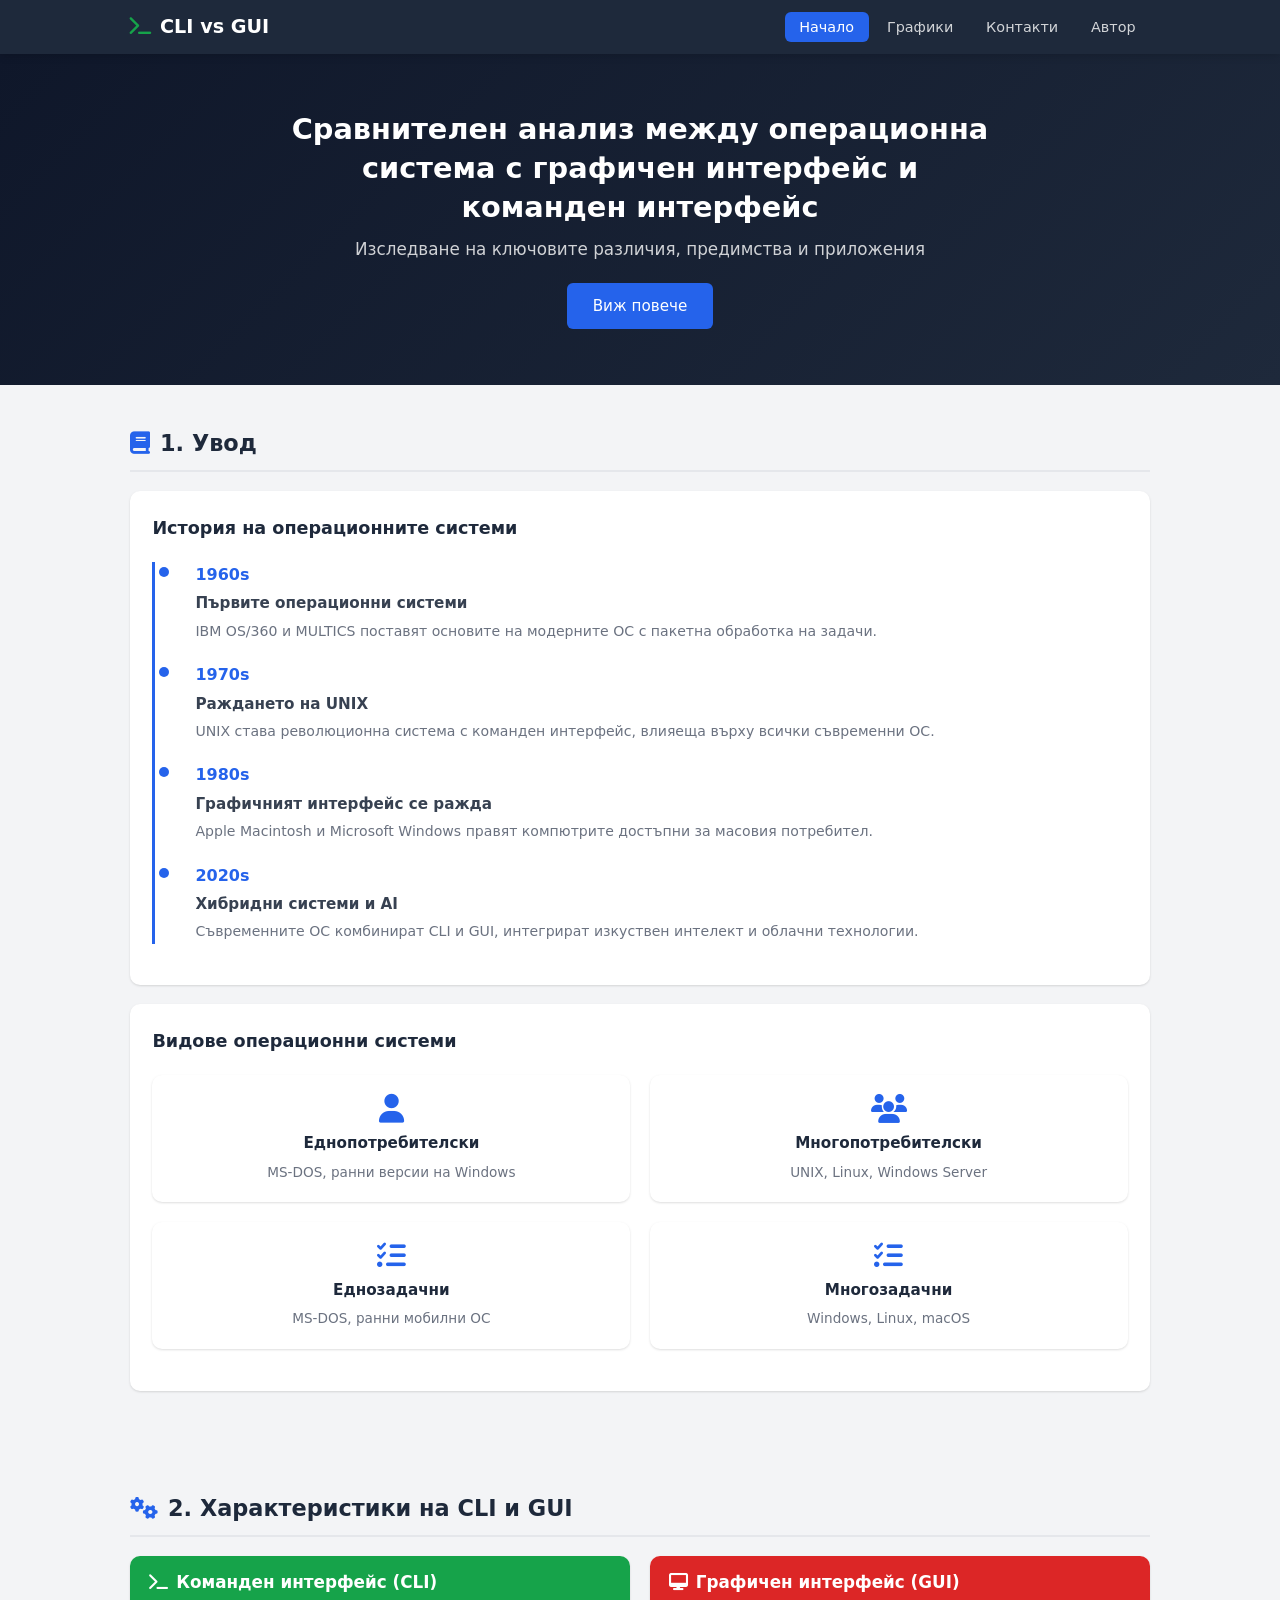
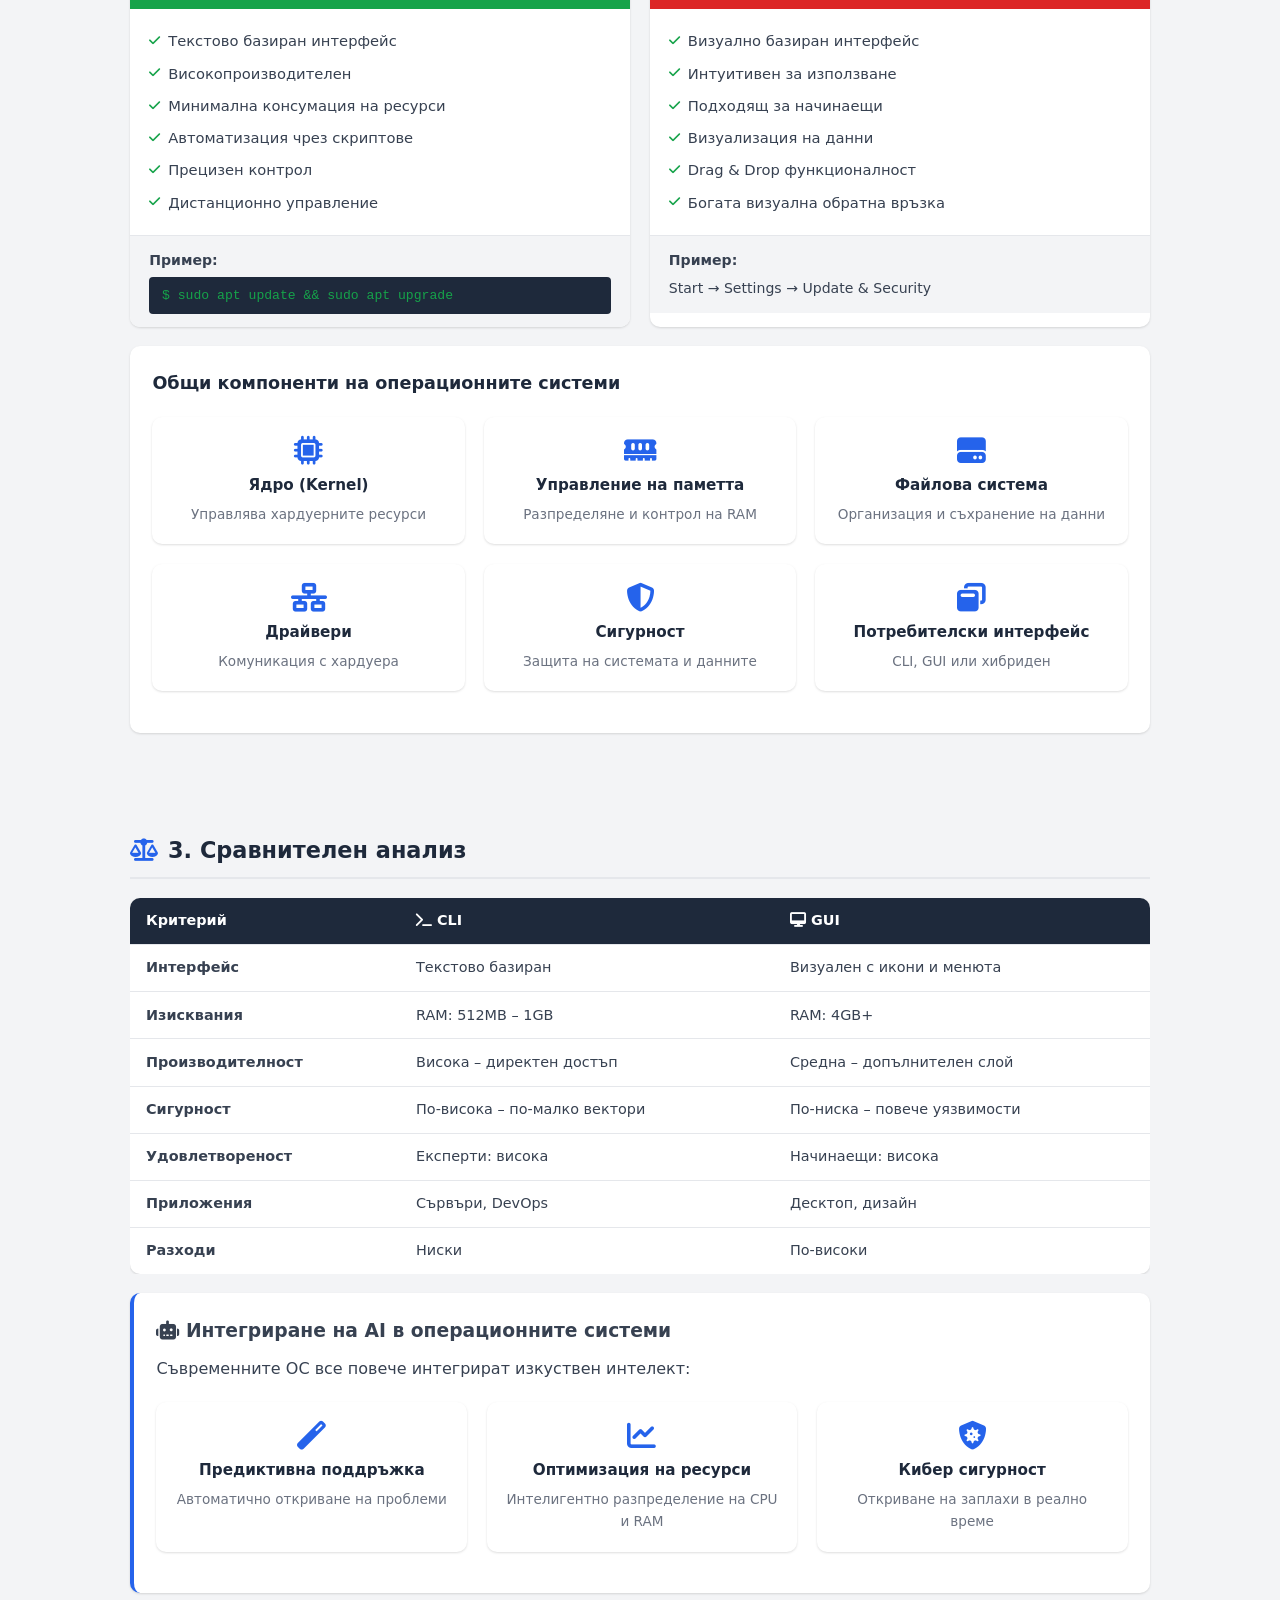
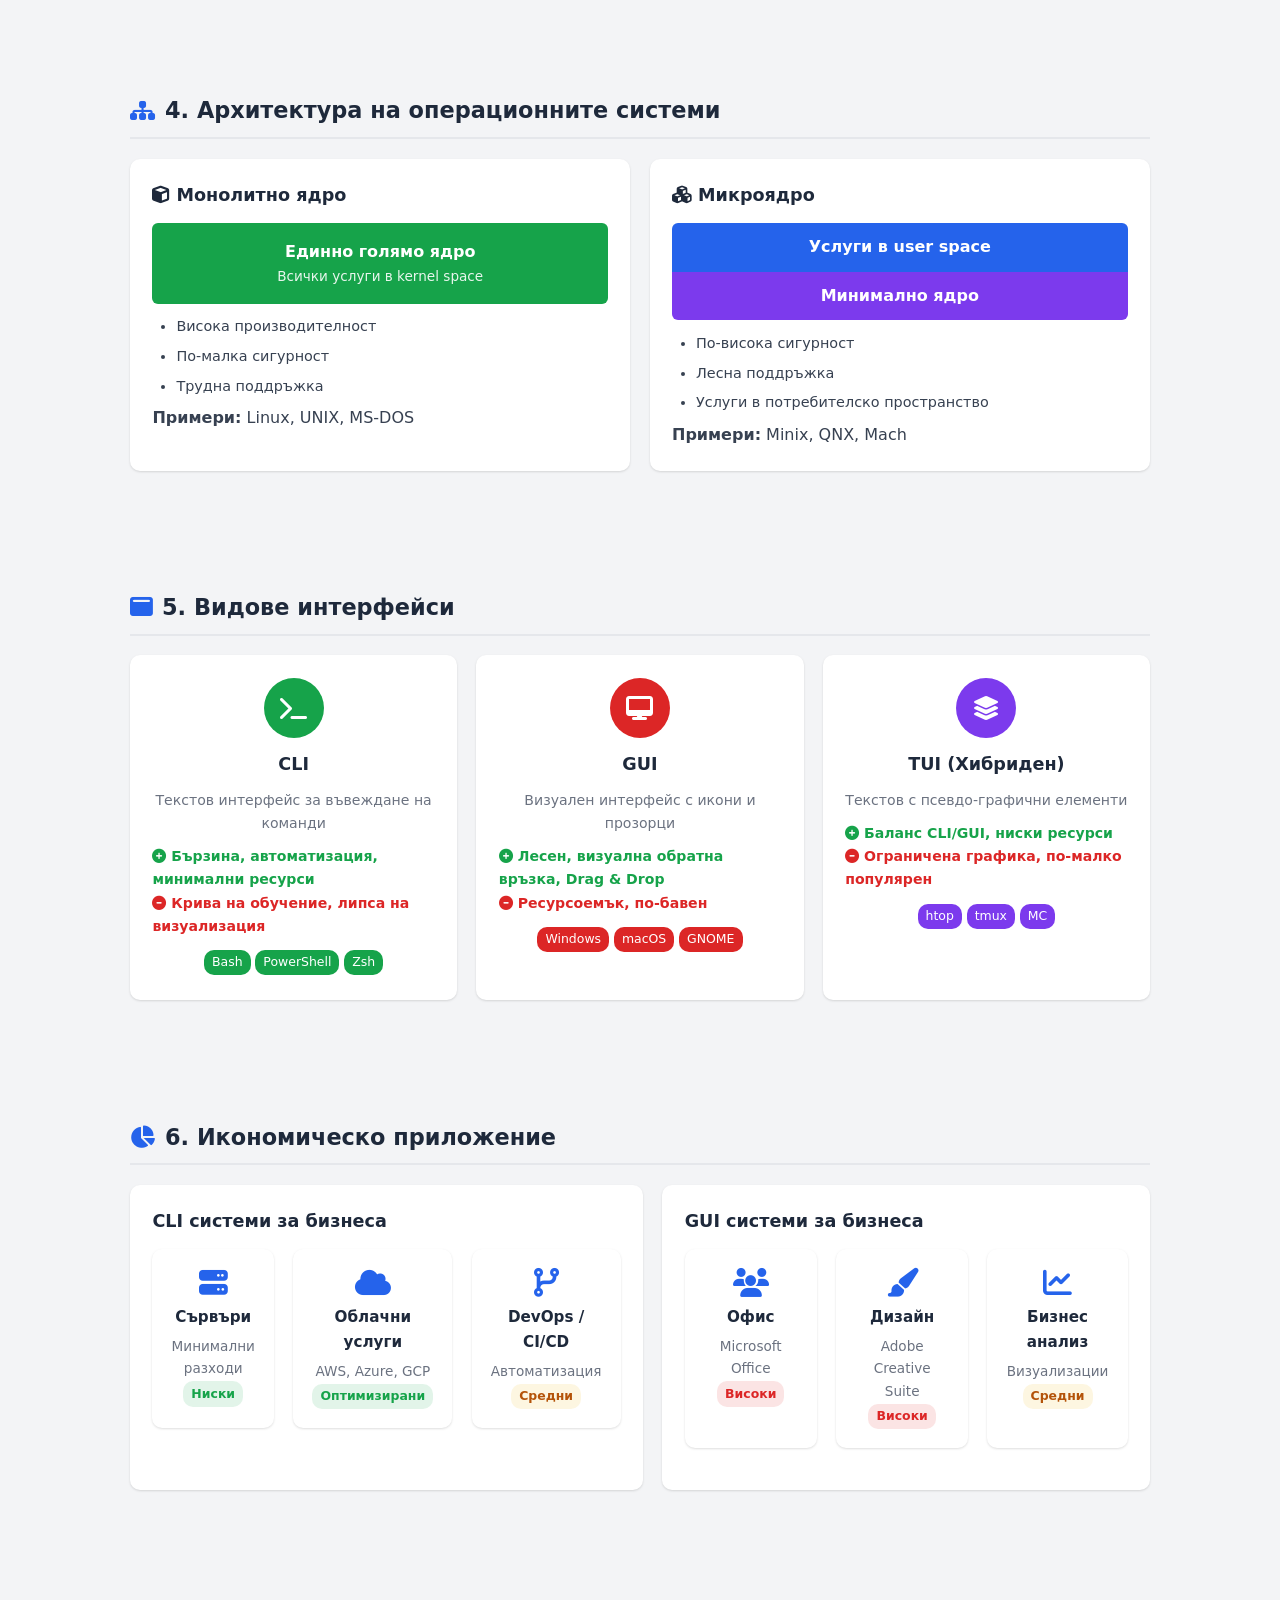
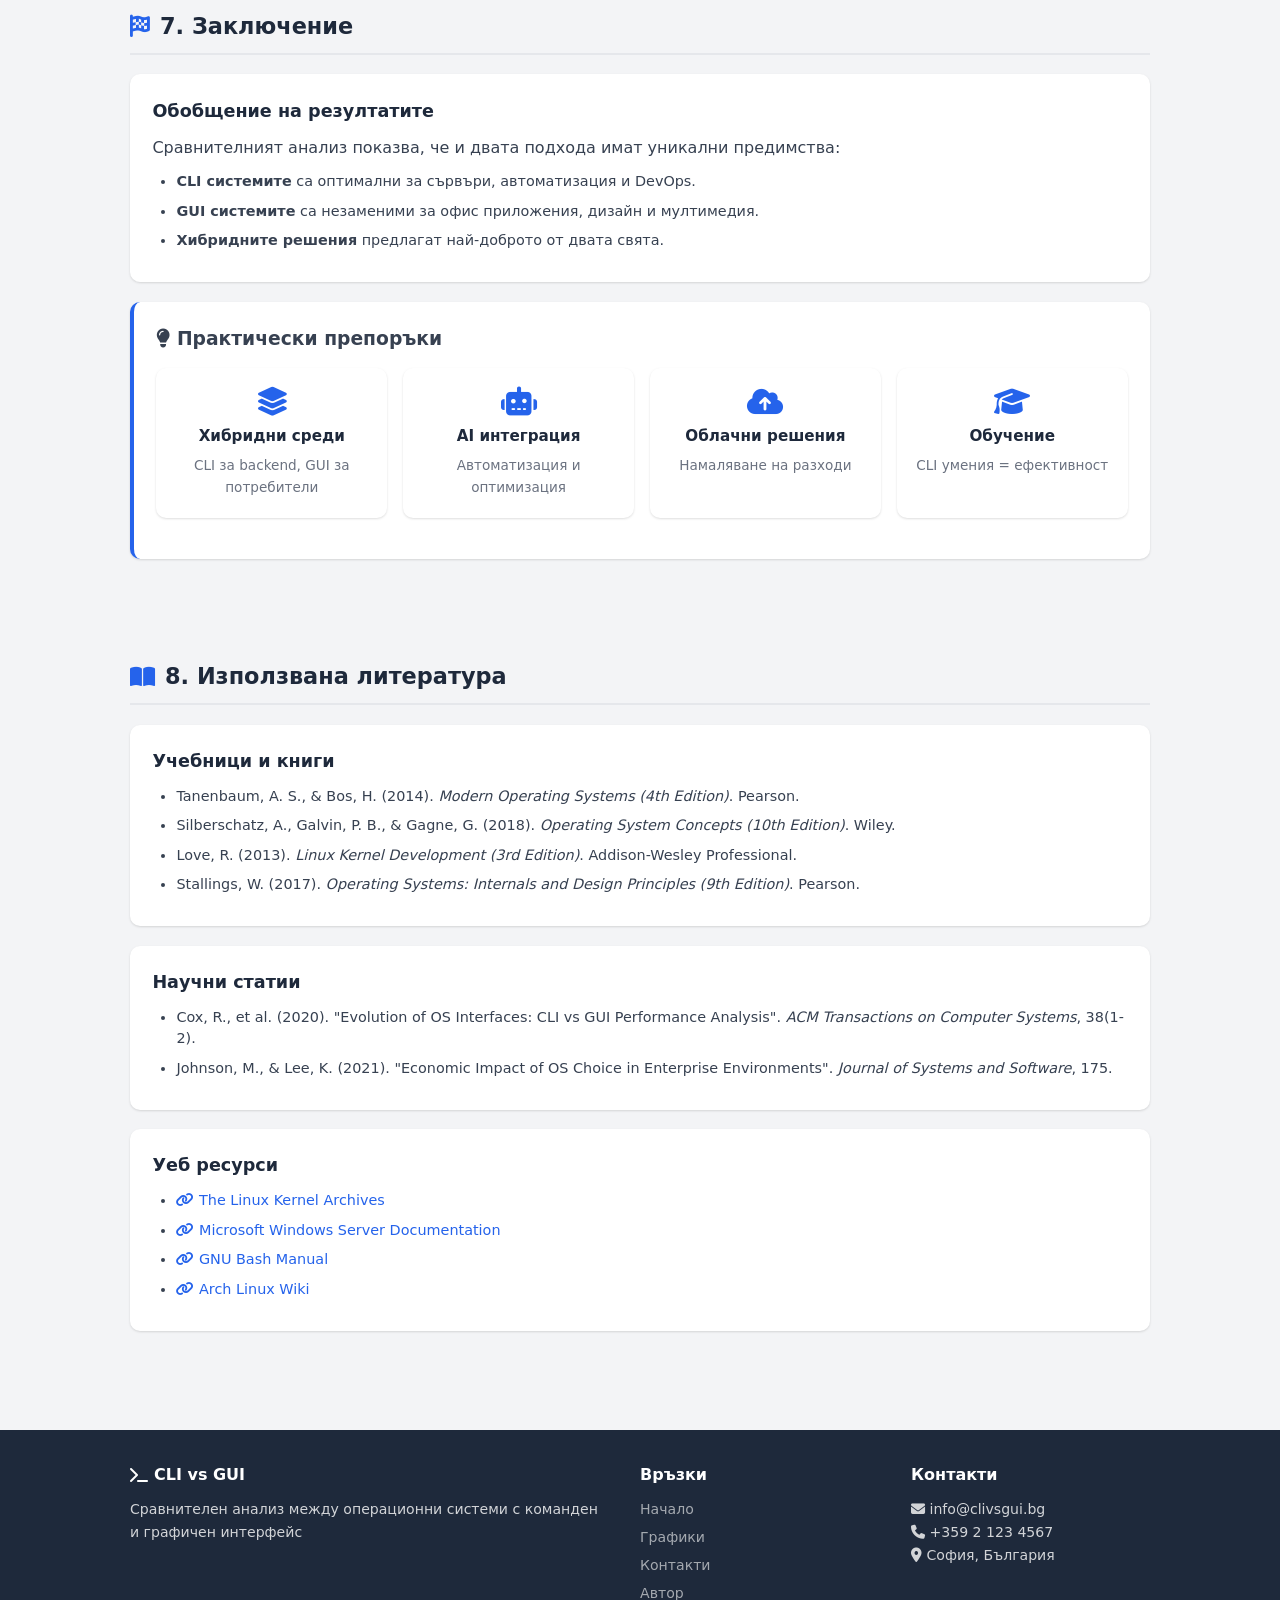
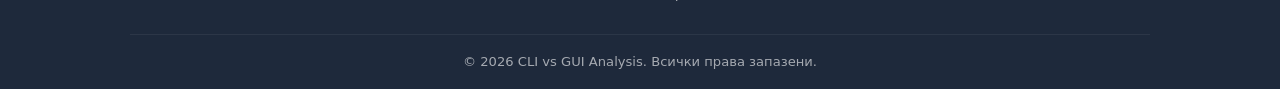
==== index.html @ 6d2e8503 "Refactor code structure for improved readability and maintainability" ====
<!DOCTYPE html>
<html lang="bg">
<head>
    <meta charset="UTF-8">
    <meta name="viewport" content="width=device-width, initial-scale=1.0">
    <title>CLI vs GUI - Сравнителен анализ</title>
    <link rel="stylesheet" href="styles.css">
    <link rel="stylesheet" href="https://cdnjs.cloudflare.com/ajax/libs/font-awesome/6.4.0/css/all.min.css">
</head>
<body>
    <nav class="navbar">
        <div class="container">
            <div class="nav-brand"><i class="fas fa-terminal"></i><span>CLI vs GUI</span></div>
            <ul class="nav-menu">
                <li><a href="index.html" class="active">Начало</a></li>
                <li><a href="charts.html">Графики</a></li>
                <li><a href="contacts.html">Контакти</a></li>
                <li><a href="author.html">Автор</a></li>
            </ul>
            <div class="hamburger" role="button" aria-label="Меню" tabindex="0"><span></span><span></span><span></span></div>
        </div>
    </nav>

    <header class="hero">
        <h1>Сравнителен анализ между операционна система с графичен интерфейс и команден интерфейс</h1>
        <p>Изследване на ключовите различия, предимства и приложения</p>
        <a href="#intro" class="btn">Виж повече</a>
    </header>

    <main class="container">

        <!-- 1. Увод -->
        <section id="intro" class="section">
            <h2 class="section-title"><i class="fas fa-book"></i> 1. Увод</h2>

            <div class="card">
                <h3>История на операционните системи</h3>
                <div class="timeline">
                    <div class="timeline-item">
                        <div class="year">1960s</div>
                        <h4>Първите операционни системи</h4>
                        <p>IBM OS/360 и MULTICS поставят основите на модерните ОС с пакетна обработка на задачи.</p>
                    </div>
                    <div class="timeline-item">
                        <div class="year">1970s</div>
                        <h4>Раждането на UNIX</h4>
                        <p>UNIX става революционна система с команден интерфейс, влияеща върху всички съвременни ОС.</p>
                    </div>
                    <div class="timeline-item">
                        <div class="year">1980s</div>
                        <h4>Графичният интерфейс се ражда</h4>
                        <p>Apple Macintosh и Microsoft Windows правят компютрите достъпни за масовия потребител.</p>
                    </div>
                    <div class="timeline-item">
                        <div class="year">2020s</div>
                        <h4>Хибридни системи и AI</h4>
                        <p>Съвременните ОС комбинират CLI и GUI, интегрират изкуствен интелект и облачни технологии.</p>
                    </div>
                </div>
            </div>

            <div class="card">
                <h3>Видове операционни системи</h3>
                <div class="grid-2">
                    <div class="mini-card">
                        <i class="fas fa-user"></i>
                        <h4>Еднопотребителски</h4>
                        <p>MS-DOS, ранни версии на Windows</p>
                    </div>
                    <div class="mini-card">
                        <i class="fas fa-users"></i>
                        <h4>Многопотребителски</h4>
                        <p>UNIX, Linux, Windows Server</p>
                    </div>
                    <div class="mini-card">
                        <i class="fas fa-tasks"></i>
                        <h4>Еднозадачни</h4>
                        <p>MS-DOS, ранни мобилни ОС</p>
                    </div>
                    <div class="mini-card">
                        <i class="fas fa-list-check"></i>
                        <h4>Многозадачни</h4>
                        <p>Windows, Linux, macOS</p>
                    </div>
                </div>
            </div>
        </section>

        <!-- 2. Характеристики -->
        <section id="characteristics" class="section">
            <h2 class="section-title"><i class="fas fa-cogs"></i> 2. Характеристики на CLI и GUI</h2>

            <div class="comparison">
                <div class="comparison-box cli">
                    <div class="header"><i class="fas fa-terminal"></i> Команден интерфейс (CLI)</div>
                    <ul class="body">
                        <li><i class="fas fa-check"></i> Текстово базиран интерфейс</li>
                        <li><i class="fas fa-check"></i> Високопроизводителен</li>
                        <li><i class="fas fa-check"></i> Минимална консумация на ресурси</li>
                        <li><i class="fas fa-check"></i> Автоматизация чрез скриптове</li>
                        <li><i class="fas fa-check"></i> Прецизен контрол</li>
                        <li><i class="fas fa-check"></i> Дистанционно управление</li>
                    </ul>
                    <div class="example">
                        <strong>Пример:</strong>
                        <code>$ sudo apt update && sudo apt upgrade</code>
                    </div>
                </div>
                <div class="comparison-box gui">
                    <div class="header"><i class="fas fa-desktop"></i> Графичен интерфейс (GUI)</div>
                    <ul class="body">
                        <li><i class="fas fa-check"></i> Визуално базиран интерфейс</li>
                        <li><i class="fas fa-check"></i> Интуитивен за използване</li>
                        <li><i class="fas fa-check"></i> Подходящ за начинаещи</li>
                        <li><i class="fas fa-check"></i> Визуализация на данни</li>
                        <li><i class="fas fa-check"></i> Drag & Drop функционалност</li>
                        <li><i class="fas fa-check"></i> Богата визуална обратна връзка</li>
                    </ul>
                    <div class="example">
                        <strong>Пример:</strong>
                        <p style="margin-top:0.3rem">Start → Settings → Update & Security</p>
                    </div>
                </div>
            </div>

            <div class="card">
                <h3>Общи компоненти на операционните системи</h3>
                <div class="grid-3">
                    <div class="mini-card"><i class="fas fa-microchip"></i><h4>Ядро (Kernel)</h4><p>Управлява хардуерните ресурси</p></div>
                    <div class="mini-card"><i class="fas fa-memory"></i><h4>Управление на паметта</h4><p>Разпределяне и контрол на RAM</p></div>
                    <div class="mini-card"><i class="fas fa-hdd"></i><h4>Файлова система</h4><p>Организация и съхранение на данни</p></div>
                    <div class="mini-card"><i class="fas fa-network-wired"></i><h4>Драйвери</h4><p>Комуникация с хардуера</p></div>
                    <div class="mini-card"><i class="fas fa-shield-alt"></i><h4>Сигурност</h4><p>Защита на системата и данните</p></div>
                    <div class="mini-card"><i class="fas fa-window-restore"></i><h4>Потребителски интерфейс</h4><p>CLI, GUI или хибриден</p></div>
                </div>
            </div>
        </section>

        <!-- 3. Сравнителен анализ -->
        <section id="analysis" class="section">
            <h2 class="section-title"><i class="fas fa-balance-scale"></i> 3. Сравнителен анализ</h2>

            <div class="table-wrap">
                <table>
                    <thead>
                        <tr>
                            <th>Критерий</th>
                            <th><i class="fas fa-terminal"></i> CLI</th>
                            <th><i class="fas fa-desktop"></i> GUI</th>
                        </tr>
                    </thead>
                    <tbody>
                        <tr><td><strong>Интерфейс</strong></td><td>Текстово базиран</td><td>Визуален с икони и менюта</td></tr>
                        <tr><td><strong>Изисквания</strong></td><td>RAM: 512MB – 1GB</td><td>RAM: 4GB+</td></tr>
                        <tr><td><strong>Производителност</strong></td><td>Висока – директен достъп</td><td>Средна – допълнителен слой</td></tr>
                        <tr><td><strong>Сигурност</strong></td><td>По-висока – по-малко вектори</td><td>По-ниска – повече уязвимости</td></tr>
                        <tr><td><strong>Удовлетвореност</strong></td><td>Експерти: висока</td><td>Начинаещи: висока</td></tr>
                        <tr><td><strong>Приложения</strong></td><td>Сървъри, DevOps</td><td>Десктоп, дизайн</td></tr>
                        <tr><td><strong>Разходи</strong></td><td>Ниски</td><td>По-високи</td></tr>
                    </tbody>
                </table>
            </div>

            <div class="highlight-box">
                <h3><i class="fas fa-robot"></i> Интегриране на AI в операционните системи</h3>
                <p style="margin: 0.6rem 0">Съвременните ОС все повече интегрират изкуствен интелект:</p>
                <div class="grid-3">
                    <div class="mini-card"><i class="fas fa-magic"></i><h4>Предиктивна поддръжка</h4><p>Автоматично откриване на проблеми</p></div>
                    <div class="mini-card"><i class="fas fa-chart-line"></i><h4>Оптимизация на ресурси</h4><p>Интелигентно разпределение на CPU и RAM</p></div>
                    <div class="mini-card"><i class="fas fa-shield-virus"></i><h4>Кибер сигурност</h4><p>Откриване на заплахи в реално време</p></div>
                </div>
            </div>
        </section>

        <!-- 4. Архитектура -->
        <section id="architecture" class="section">
            <h2 class="section-title"><i class="fas fa-sitemap"></i> 4. Архитектура на операционните системи</h2>

            <div class="grid-2">
                <div class="card">
                    <h3><i class="fas fa-cube"></i> Монолитно ядро</h3>
                    <div style="background:var(--green);color:#fff;padding:1rem;border-radius:6px;text-align:center;margin:0.8rem 0">
                        <p><strong>Единно голямо ядро</strong></p>
                        <p style="font-size:0.85rem;opacity:0.9">Всички услуги в kernel space</p>
                    </div>
                    <ul class="ref-list">
                        <li>Висока производителност</li>
                        <li>По-малка сигурност</li>
                        <li>Трудна поддръжка</li>
                    </ul>
                    <p style="margin-top:0.5rem"><strong>Примери:</strong> Linux, UNIX, MS-DOS</p>
                </div>
                <div class="card">
                    <h3><i class="fas fa-cubes"></i> Микроядро</h3>
                    <div style="margin:0.8rem 0">
                        <div style="background:var(--blue);color:#fff;padding:0.7rem;border-radius:6px 6px 0 0;text-align:center"><strong>Услуги в user space</strong></div>
                        <div style="background:var(--purple);color:#fff;padding:0.7rem;border-radius:0 0 6px 6px;text-align:center"><strong>Минимално ядро</strong></div>
                    </div>
                    <ul class="ref-list">
                        <li>По-висока сигурност</li>
                        <li>Лесна поддръжка</li>
                        <li>Услуги в потребителско пространство</li>
                    </ul>
                    <p style="margin-top:0.5rem"><strong>Примери:</strong> Minix, QNX, Mach</p>
                </div>
            </div>
        </section>

        <!-- 5. Видове интерфейси -->
        <section id="interfaces" class="section">
            <h2 class="section-title"><i class="fas fa-window-maximize"></i> 5. Видове интерфейси</h2>

            <div class="grid-3">
                <div class="card" style="text-align:center">
                    <div style="background:var(--green);color:#fff;width:60px;height:60px;border-radius:50%;display:flex;align-items:center;justify-content:center;margin:0 auto 0.8rem;font-size:1.5rem"><i class="fas fa-terminal"></i></div>
                    <h3>CLI</h3>
                    <p style="font-size:0.88rem;color:var(--text-light);margin-bottom:0.6rem">Текстов интерфейс за въвеждане на команди</p>
                    <div style="text-align:left;margin-bottom:0.6rem">
                        <p style="color:var(--green);font-weight:600;font-size:0.88rem"><i class="fas fa-plus-circle"></i> Бързина, автоматизация, минимални ресурси</p>
                        <p style="color:var(--red);font-weight:600;font-size:0.88rem"><i class="fas fa-minus-circle"></i> Крива на обучение, липса на визуализация</p>
                    </div>
                    <div><span class="tag green">Bash</span><span class="tag green">PowerShell</span><span class="tag green">Zsh</span></div>
                </div>
                <div class="card" style="text-align:center">
                    <div style="background:var(--red);color:#fff;width:60px;height:60px;border-radius:50%;display:flex;align-items:center;justify-content:center;margin:0 auto 0.8rem;font-size:1.5rem"><i class="fas fa-desktop"></i></div>
                    <h3>GUI</h3>
                    <p style="font-size:0.88rem;color:var(--text-light);margin-bottom:0.6rem">Визуален интерфейс с икони и прозорци</p>
                    <div style="text-align:left;margin-bottom:0.6rem">
                        <p style="color:var(--green);font-weight:600;font-size:0.88rem"><i class="fas fa-plus-circle"></i> Лесен, визуална обратна връзка, Drag & Drop</p>
                        <p style="color:var(--red);font-weight:600;font-size:0.88rem"><i class="fas fa-minus-circle"></i> Ресурсоемък, по-бавен</p>
                    </div>
                    <div><span class="tag red">Windows</span><span class="tag red">macOS</span><span class="tag red">GNOME</span></div>
                </div>
                <div class="card" style="text-align:center">
                    <div style="background:var(--purple);color:#fff;width:60px;height:60px;border-radius:50%;display:flex;align-items:center;justify-content:center;margin:0 auto 0.8rem;font-size:1.5rem"><i class="fas fa-layer-group"></i></div>
                    <h3>TUI (Хибриден)</h3>
                    <p style="font-size:0.88rem;color:var(--text-light);margin-bottom:0.6rem">Текстов с псевдо-графични елементи</p>
                    <div style="text-align:left;margin-bottom:0.6rem">
                        <p style="color:var(--green);font-weight:600;font-size:0.88rem"><i class="fas fa-plus-circle"></i> Баланс CLI/GUI, ниски ресурси</p>
                        <p style="color:var(--red);font-weight:600;font-size:0.88rem"><i class="fas fa-minus-circle"></i> Ограничена графика, по-малко популярен</p>
                    </div>
                    <div><span class="tag purple">htop</span><span class="tag purple">tmux</span><span class="tag purple">MC</span></div>
                </div>
            </div>
        </section>

        <!-- 6. Икономическо приложение -->
        <section id="economic" class="section">
            <h2 class="section-title"><i class="fas fa-chart-pie"></i> 6. Икономическо приложение</h2>

            <div class="grid-2">
                <div class="card">
                    <h3>CLI системи за бизнеса</h3>
                    <div class="grid-3" style="margin-top:0.8rem">
                        <div class="mini-card"><i class="fas fa-server"></i><h4>Сървъри</h4><p>Минимални разходи</p><span class="cost-low">Ниски</span></div>
                        <div class="mini-card"><i class="fas fa-cloud"></i><h4>Облачни услуги</h4><p>AWS, Azure, GCP</p><span class="cost-low">Оптимизирани</span></div>
                        <div class="mini-card"><i class="fas fa-code-branch"></i><h4>DevOps / CI/CD</h4><p>Автоматизация</p><span class="cost-mid">Средни</span></div>
                    </div>
                </div>
                <div class="card">
                    <h3>GUI системи за бизнеса</h3>
                    <div class="grid-3" style="margin-top:0.8rem">
                        <div class="mini-card"><i class="fas fa-users"></i><h4>Офис</h4><p>Microsoft Office</p><span class="cost-high">Високи</span></div>
                        <div class="mini-card"><i class="fas fa-paint-brush"></i><h4>Дизайн</h4><p>Adobe Creative Suite</p><span class="cost-high">Високи</span></div>
                        <div class="mini-card"><i class="fas fa-chart-line"></i><h4>Бизнес анализ</h4><p>Визуализации</p><span class="cost-mid">Средни</span></div>
                    </div>
                </div>
            </div>
        </section>

        <!-- 7. Заключение -->
        <section id="conclusion" class="section">
            <h2 class="section-title"><i class="fas fa-flag-checkered"></i> 7. Заключение</h2>

            <div class="card">
                <h3>Обобщение на резултатите</h3>
                <p style="margin-bottom:0.6rem">Сравнителният анализ показва, че и двата подхода имат уникални предимства:</p>
                <ul class="ref-list">
                    <li><strong>CLI системите</strong> са оптимални за сървъри, автоматизация и DevOps.</li>
                    <li><strong>GUI системите</strong> са незаменими за офис приложения, дизайн и мултимедия.</li>
                    <li><strong>Хибридните решения</strong> предлагат най-доброто от двата свята.</li>
                </ul>
            </div>

            <div class="highlight-box">
                <h3><i class="fas fa-lightbulb"></i> Практически препоръки</h3>
                <div class="grid-4" style="margin-top:0.8rem">
                    <div class="mini-card"><i class="fas fa-layer-group"></i><h4>Хибридни среди</h4><p>CLI за backend, GUI за потребители</p></div>
                    <div class="mini-card"><i class="fas fa-robot"></i><h4>AI интеграция</h4><p>Автоматизация и оптимизация</p></div>
                    <div class="mini-card"><i class="fas fa-cloud-upload-alt"></i><h4>Облачни решения</h4><p>Намаляване на разходи</p></div>
                    <div class="mini-card"><i class="fas fa-graduation-cap"></i><h4>Обучение</h4><p>CLI умения = ефективност</p></div>
                </div>
            </div>
        </section>

        <!-- 8. Литература -->
        <section id="references" class="section">
            <h2 class="section-title"><i class="fas fa-book-open"></i> 8. Използвана литература</h2>

            <div class="card">
                <h3>Учебници и книги</h3>
                <ul class="ref-list">
                    <li>Tanenbaum, A. S., & Bos, H. (2014). <em>Modern Operating Systems (4th Edition)</em>. Pearson.</li>
                    <li>Silberschatz, A., Galvin, P. B., & Gagne, G. (2018). <em>Operating System Concepts (10th Edition)</em>. Wiley.</li>
                    <li>Love, R. (2013). <em>Linux Kernel Development (3rd Edition)</em>. Addison-Wesley Professional.</li>
                    <li>Stallings, W. (2017). <em>Operating Systems: Internals and Design Principles (9th Edition)</em>. Pearson.</li>
                </ul>
            </div>

            <div class="card">
                <h3>Научни статии</h3>
                <ul class="ref-list">
                    <li>Cox, R., et al. (2020). "Evolution of OS Interfaces: CLI vs GUI Performance Analysis". <em>ACM Transactions on Computer Systems</em>, 38(1-2).</li>
                    <li>Johnson, M., & Lee, K. (2021). "Economic Impact of OS Choice in Enterprise Environments". <em>Journal of Systems and Software</em>, 175.</li>
                </ul>
            </div>

            <div class="card">
                <h3>Уеб ресурси</h3>
                <ul class="ref-list">
                    <li><a href="https://www.kernel.org/" target="_blank" rel="noopener noreferrer"><i class="fas fa-link"></i> The Linux Kernel Archives</a></li>
                    <li><a href="https://docs.microsoft.com/en-us/windows-server/" target="_blank" rel="noopener noreferrer"><i class="fas fa-link"></i> Microsoft Windows Server Documentation</a></li>
                    <li><a href="https://www.gnu.org/software/bash/manual/" target="_blank" rel="noopener noreferrer"><i class="fas fa-link"></i> GNU Bash Manual</a></li>
                    <li><a href="https://wiki.archlinux.org/" target="_blank" rel="noopener noreferrer"><i class="fas fa-link"></i> Arch Linux Wiki</a></li>
                </ul>
            </div>
        </section>

    </main>

    <footer class="footer">
        <div class="container">
            <div class="footer-grid">
                <div>
                    <h3><i class="fas fa-terminal"></i> CLI vs GUI</h3>
                    <p>Сравнителен анализ между операционни системи с команден и графичен интерфейс</p>
                </div>
                <div>
                    <h3>Връзки</h3>
                    <ul>
                        <li><a href="index.html">Начало</a></li>
                        <li><a href="charts.html">Графики</a></li>
                        <li><a href="contacts.html">Контакти</a></li>
                        <li><a href="author.html">Автор</a></li>
                    </ul>
                </div>
                <div>
                    <h3>Контакти</h3>
                    <p><i class="fas fa-envelope"></i> info@clivsgui.bg</p>
                    <p><i class="fas fa-phone"></i> +359 2 123 4567</p>
                    <p><i class="fas fa-map-marker-alt"></i> София, България</p>
                </div>
            </div>
            <div class="footer-bottom">&copy; 2026 CLI vs GUI Analysis. Всички права запазени.</div>
        </div>
    </footer>

    <script src="script.js"></script>
</body>
</html>
---- styles.css ----
/* ===== Reset & Variables ===== */
:root {
    --blue: #2563eb;
    --blue-light: #3b82f6;
    --green: #16a34a;
    --red: #dc2626;
    --purple: #7c3aed;
    --dark: #1e293b;
    --text: #374151;
    --text-light: #6b7280;
    --bg: #f3f4f6;
    --white: #ffffff;
    --border: #e5e7eb;
    --radius: 10px;
    --shadow: 0 1px 3px rgba(0,0,0,0.08), 0 1px 2px rgba(0,0,0,0.06);
}

*, *::before, *::after { margin: 0; padding: 0; box-sizing: border-box; }
html { scroll-behavior: smooth; }
body { font-family: 'Segoe UI', system-ui, -apple-system, sans-serif; line-height: 1.65; color: var(--text); background: var(--bg); }
a { text-decoration: none; color: inherit; }
ul { list-style: none; }
img { max-width: 100%; }

/* ===== Layout ===== */
.container { max-width: 1060px; margin: 0 auto; padding: 0 20px; }

/* ===== Navbar ===== */
.navbar {
    background: var(--dark);
    padding: 0.7rem 0;
    position: sticky;
    top: 0;
    z-index: 100;
    box-shadow: 0 2px 8px rgba(0,0,0,0.15);
}
.navbar .container { display: flex; justify-content: space-between; align-items: center; }
.nav-brand { display: flex; align-items: center; gap: 8px; color: #fff; font-size: 1.2rem; font-weight: 700; }
.nav-brand i { color: var(--green); }
.nav-menu { display: flex; gap: 4px; }
.nav-menu a { color: rgba(255,255,255,0.8); padding: 0.45rem 0.9rem; border-radius: 6px; font-size: 0.9rem; transition: 0.2s; }
.nav-menu a:hover, .nav-menu a.active { background: var(--blue); color: #fff; }
.hamburger { display: none; flex-direction: column; cursor: pointer; gap: 5px; }
.hamburger span { width: 22px; height: 2px; background: #fff; transition: 0.3s; }

/* ===== Hero ===== */
.hero {
    background: linear-gradient(135deg, #0f172a 0%, var(--dark) 100%);
    color: #fff;
    text-align: center;
    padding: 3.5rem 20px;
}
.hero h1 { font-size: 1.8rem; margin-bottom: 0.6rem; line-height: 1.35; max-width: 700px; margin-left: auto; margin-right: auto; }
.hero p { opacity: 0.8; font-size: 1.05rem; margin-bottom: 1.2rem; }
.btn { display: inline-block; background: var(--blue); color: #fff; padding: 0.65rem 1.6rem; border-radius: 6px; font-size: 0.95rem; border: none; cursor: pointer; transition: 0.2s; }
.btn:hover { background: var(--blue-light); transform: translateY(-1px); }

/* ===== Page Header ===== */
.page-header {
    background: linear-gradient(135deg, var(--blue), var(--green));
    color: #fff;
    text-align: center;
    padding: 2rem 20px;
}
.page-header h1 { font-size: 1.6rem; margin-bottom: 0.3rem; }
.page-header p { opacity: 0.9; }

/* ===== Section ===== */
.section { padding: 2.5rem 0; }
.section-title {
    font-size: 1.4rem;
    margin-bottom: 1.2rem;
    color: var(--dark);
    display: flex;
    align-items: center;
    gap: 10px;
    padding-bottom: 0.5rem;
    border-bottom: 2px solid var(--border);
}
.section-title i { color: var(--blue); }

/* ===== Card ===== */
.card {
    background: var(--white);
    border-radius: var(--radius);
    box-shadow: var(--shadow);
    padding: 1.4rem;
    margin-bottom: 1.2rem;
}
.card h3 { font-size: 1.1rem; margin-bottom: 0.6rem; color: var(--dark); }

/* ===== Grid ===== */
.grid-2 { display: grid; grid-template-columns: repeat(2, 1fr); gap: 1.2rem; margin: 1.2rem 0; }
.grid-3 { display: grid; grid-template-columns: repeat(3, 1fr); gap: 1.2rem; margin: 1.2rem 0; }
.grid-4 { display: grid; grid-template-columns: repeat(4, 1fr); gap: 1rem; margin: 1.2rem 0; }

/* ===== Mini Card (for grids) ===== */
.mini-card {
    background: var(--white);
    border-radius: var(--radius);
    box-shadow: var(--shadow);
    padding: 1.2rem;
    text-align: center;
    transition: transform 0.2s;
}
.mini-card:hover { transform: translateY(-2px); }
.mini-card i { font-size: 1.8rem; color: var(--blue); margin-bottom: 0.5rem; display: block; }
.mini-card h4 { font-size: 0.95rem; margin-bottom: 0.3rem; color: var(--dark); }
.mini-card p { font-size: 0.85rem; color: var(--text-light); }

/* ===== Comparison ===== */
.comparison { display: grid; grid-template-columns: 1fr 1fr; gap: 1.2rem; margin: 1.2rem 0; }
.comparison-box {
    background: var(--white);
    border-radius: var(--radius);
    box-shadow: var(--shadow);
    overflow: hidden;
}
.comparison-box .header {
    padding: 0.8rem 1.2rem;
    color: #fff;
    font-weight: 600;
    font-size: 1.05rem;
    display: flex;
    align-items: center;
    gap: 8px;
}
.comparison-box.cli .header { background: var(--green); }
.comparison-box.gui .header { background: var(--red); }
.comparison-box .body { padding: 1rem 1.2rem; }
.comparison-box .body li { padding: 0.25rem 0; display: flex; align-items: center; gap: 8px; font-size: 0.92rem; }
.comparison-box .body li i { color: var(--green); font-size: 0.8rem; }
.comparison-box .example { background: var(--bg); padding: 0.8rem 1.2rem; font-size: 0.88rem; border-top: 1px solid var(--border); }
.comparison-box .example code { background: var(--dark); color: var(--green); padding: 0.5rem 0.8rem; display: block; border-radius: 4px; font-family: monospace; margin-top: 0.3rem; font-size: 0.82rem; }

/* ===== Table ===== */
.table-wrap { overflow-x: auto; margin: 1.2rem 0; }
table {
    width: 100%;
    background: var(--white);
    border-radius: var(--radius);
    overflow: hidden;
    border-collapse: collapse;
    box-shadow: var(--shadow);
}
thead { background: var(--dark); color: #fff; }
th, td { padding: 0.7rem 1rem; text-align: left; font-size: 0.9rem; border-bottom: 1px solid var(--border); }
tbody tr:hover { background: var(--bg); }
tbody tr:last-child td { border-bottom: none; }

/* ===== Timeline ===== */
.timeline { padding-left: 1.5rem; border-left: 3px solid var(--blue); margin: 1.2rem 0; }
.timeline-item { margin-bottom: 1.2rem; padding-left: 1rem; position: relative; }
.timeline-item::before { content: ''; width: 10px; height: 10px; background: var(--blue); border-radius: 50%; position: absolute; left: -1.25rem; top: 5px; }
.timeline-item .year { font-weight: 700; color: var(--blue); }
.timeline-item h4 { margin: 0.2rem 0; font-size: 0.95rem; }
.timeline-item p { font-size: 0.88rem; color: var(--text-light); }

/* ===== Tags ===== */
.tag { display: inline-block; background: var(--blue); color: #fff; padding: 0.15rem 0.5rem; border-radius: 10px; font-size: 0.78rem; margin: 0.15rem; }
.tag.green { background: var(--green); }
.tag.red { background: var(--red); }
.tag.purple { background: var(--purple); }

/* ===== Highlight Box ===== */
.highlight-box {
    background: var(--white);
    border-left: 4px solid var(--blue);
    border-radius: var(--radius);
    box-shadow: var(--shadow);
    padding: 1.4rem;
    margin: 1.2rem 0;
}

/* ===== Cost Tags ===== */
.cost-low { display: inline-block; background: rgba(22,163,74,0.12); color: var(--green); padding: 0.15rem 0.5rem; border-radius: 10px; font-size: 0.78rem; font-weight: 600; }
.cost-mid { display: inline-block; background: rgba(234,179,8,0.12); color: #b45309; padding: 0.15rem 0.5rem; border-radius: 10px; font-size: 0.78rem; font-weight: 600; }
.cost-high { display: inline-block; background: rgba(220,38,38,0.12); color: var(--red); padding: 0.15rem 0.5rem; border-radius: 10px; font-size: 0.78rem; font-weight: 600; }

/* ===== References ===== */
.ref-list { padding-left: 1.5rem; }
.ref-list li { list-style: disc; margin-bottom: 0.5rem; font-size: 0.9rem; line-height: 1.5; }
.ref-list a { color: var(--blue); }
.ref-list a:hover { color: var(--green); }

/* ===== Charts Page ===== */
.charts-page { padding: 2rem 0; }
.chart-card {
    background: var(--white);
    border-radius: var(--radius);
    box-shadow: var(--shadow);
    padding: 1.4rem;
    margin-bottom: 1.5rem;
}
.chart-card h3 { font-size: 1.1rem; margin-bottom: 0.2rem; color: var(--dark); display: flex; align-items: center; gap: 8px; }
.chart-card h3 i { color: var(--blue); }
.chart-card .subtitle { color: var(--text-light); font-size: 0.88rem; margin-bottom: 1rem; }
.chart-box { position: relative; height: 320px; }
.chart-row { display: grid; grid-template-columns: 1fr 1fr; gap: 1.2rem; }
.chart-row .chart-box { height: 260px; }

/* Stats */
.stats-row { display: grid; grid-template-columns: repeat(3, 1fr); gap: 1rem; margin: 1.5rem 0; }
.stat-box {
    background: var(--white);
    border-radius: var(--radius);
    box-shadow: var(--shadow);
    padding: 1.2rem;
    text-align: center;
}
.stat-box i { font-size: 1.5rem; color: var(--blue); margin-bottom: 0.4rem; display: block; }
.stat-box .num { font-size: 1.5rem; font-weight: 700; color: var(--dark); }
.stat-box .label { font-size: 0.82rem; color: var(--text-light); margin-top: 0.2rem; }

/* ===== Contacts Page ===== */
.contacts-page { padding: 2rem 0; }
.contacts-grid { display: grid; grid-template-columns: 1fr 1.2fr; gap: 1.5rem; margin-bottom: 2rem; }

.contact-info {
    background: var(--white);
    border-radius: var(--radius);
    box-shadow: var(--shadow);
    padding: 1.5rem;
}
.contact-info h2 { font-size: 1.2rem; margin-bottom: 1rem; color: var(--dark); }
.info-item { display: flex; gap: 0.8rem; margin-bottom: 1rem; align-items: flex-start; }
.info-item i { color: var(--blue); font-size: 1.1rem; margin-top: 3px; width: 20px; text-align: center; }
.info-item strong { display: block; font-size: 0.9rem; color: var(--dark); }
.info-item p { font-size: 0.88rem; color: var(--text-light); margin: 0; }
.social-links { display: flex; gap: 0.6rem; margin-top: 1rem; padding-top: 1rem; border-top: 1px solid var(--border); }
.social-links a {
    width: 36px; height: 36px; background: var(--bg); border-radius: 50%;
    display: flex; align-items: center; justify-content: center;
    color: var(--text); font-size: 1rem; transition: 0.2s;
}
.social-links a:hover { background: var(--blue); color: #fff; }

.contact-form-wrapper {
    background: var(--white);
    border-radius: var(--radius);
    box-shadow: var(--shadow);
    padding: 1.5rem;
}
.contact-form-wrapper h2 { font-size: 1.2rem; margin-bottom: 1rem; color: var(--dark); }
.contact-form { display: flex; flex-direction: column; gap: 1rem; }
.form-group { display: flex; flex-direction: column; }
.form-group label { font-weight: 500; font-size: 0.88rem; margin-bottom: 0.3rem; }
.form-group input,
.form-group select,
.form-group textarea {
    padding: 0.6rem 0.75rem;
    border: 1.5px solid var(--border);
    border-radius: 6px;
    font-size: 0.9rem;
    font-family: inherit;
    transition: border-color 0.2s;
    background: var(--white);
}
.form-group input:focus,
.form-group select:focus,
.form-group textarea:focus { outline: none; border-color: var(--blue); }
.form-group input.error,
.form-group select.error,
.form-group textarea.error { border-color: var(--red); }
.form-error { color: var(--red); font-size: 0.78rem; margin-top: 0.2rem; }

/* Map */
.map-section { margin-bottom: 1.5rem; }
.map-section h2 { font-size: 1.2rem; margin-bottom: 0.8rem; display: flex; align-items: center; gap: 8px; }
.map-section h2 i { color: var(--blue); }
.map-wrapper { border-radius: var(--radius); overflow: hidden; box-shadow: var(--shadow); }

/* FAQ */
.faq-section { margin-bottom: 1.5rem; }
.faq-section h2 { font-size: 1.2rem; margin-bottom: 1rem; display: flex; align-items: center; gap: 8px; }
.faq-section h2 i { color: var(--blue); }
.faq-list { display: flex; flex-direction: column; gap: 0.6rem; }
.faq-item { background: var(--white); border-radius: 6px; box-shadow: var(--shadow); overflow: hidden; }
.faq-question {
    width: 100%;
    padding: 0.9rem 1rem;
    background: none;
    border: none;
    cursor: pointer;
    display: flex;
    justify-content: space-between;
    align-items: center;
    font-size: 0.92rem;
    font-family: inherit;
    font-weight: 500;
    color: var(--dark);
    text-align: left;
}
.faq-question:hover { background: var(--bg); }
.faq-question i { color: var(--blue); transition: transform 0.2s; font-size: 0.8rem; }
.faq-item.active .faq-question i { transform: rotate(180deg); }
.faq-answer { max-height: 0; overflow: hidden; transition: max-height 0.3s ease, padding 0.3s ease; padding: 0 1rem; }
.faq-item.active .faq-answer { max-height: 300px; padding: 0 1rem 1rem; }
.faq-answer p { font-size: 0.88rem; color: var(--text-light); line-height: 1.6; }

/* ===== Author Page ===== */
.author-page { padding: 2rem 0; }

.profile-card {
    background: var(--white);
    border-radius: var(--radius);
    box-shadow: var(--shadow);
    padding: 2rem;
    text-align: center;
    margin-bottom: 1.5rem;
}
.profile-avatar {
    width: 100px; height: 100px;
    background: linear-gradient(135deg, var(--blue), var(--green));
    border-radius: 50%;
    display: flex; align-items: center; justify-content: center;
    margin: 0 auto 1rem;
    font-size: 2.5rem;
    color: #fff;
}
.profile-card h2 { font-size: 1.4rem; margin-bottom: 0.2rem; }
.profile-title { color: var(--text-light); font-size: 0.95rem; margin-bottom: 0.6rem; }
.profile-bio { font-size: 0.9rem; color: var(--text); max-width: 560px; margin: 0 auto 1rem; line-height: 1.6; }
.profile-links { display: flex; gap: 0.6rem; justify-content: center; }
.profile-links a {
    width: 38px; height: 38px; background: var(--bg); border-radius: 50%;
    display: flex; align-items: center; justify-content: center;
    color: var(--text); font-size: 1.1rem; transition: 0.2s;
}
.profile-links a:hover { background: var(--blue); color: #fff; }

.author-section { margin-bottom: 1.5rem; }
.author-section h2 { font-size: 1.2rem; margin-bottom: 1rem; display: flex; align-items: center; gap: 8px; color: var(--dark); }
.author-section h2 i { color: var(--blue); }

/* Skills */
.skills-grid { display: grid; grid-template-columns: 1fr 1fr; gap: 0.8rem; }
.skill-item { margin-bottom: 0.5rem; }
.skill-header { display: flex; justify-content: space-between; font-size: 0.88rem; margin-bottom: 0.3rem; }
.skill-bar { height: 6px; background: var(--bg); border-radius: 3px; overflow: hidden; }
.skill-fill { height: 100%; background: linear-gradient(90deg, var(--blue), var(--green)); border-radius: 3px; }

/* Timeline Simple */
.timeline-simple .timeline-item { margin-bottom: 1rem; padding-left: 1rem; border-left: 3px solid var(--blue); }
.timeline-simple .timeline-date { font-size: 0.82rem; color: var(--blue); font-weight: 600; }
.timeline-simple .timeline-item h3 { font-size: 0.95rem; margin: 0.2rem 0; }
.timeline-simple .timeline-item p { font-size: 0.85rem; color: var(--text-light); }

/* Projects */
.projects-grid { display: grid; grid-template-columns: repeat(3, 1fr); gap: 1.2rem; }
.project-card {
    background: var(--white);
    border-radius: var(--radius);
    box-shadow: var(--shadow);
    padding: 1.2rem;
    text-align: center;
}
.project-icon { font-size: 2rem; color: var(--blue); margin-bottom: 0.5rem; }
.project-card h3 { font-size: 0.95rem; margin-bottom: 0.3rem; }
.project-card p { font-size: 0.85rem; color: var(--text-light); margin-bottom: 0.5rem; }
.project-tag { display: inline-block; background: var(--bg); color: var(--blue); padding: 0.15rem 0.5rem; border-radius: 10px; font-size: 0.75rem; font-weight: 600; }

/* Certs */
.certs-list { display: flex; flex-direction: column; gap: 0.8rem; }
.cert-item {
    display: flex; gap: 0.8rem; align-items: center;
    background: var(--white);
    border-radius: var(--radius);
    box-shadow: var(--shadow);
    padding: 1rem 1.2rem;
}
.cert-item i { color: var(--blue); font-size: 1.3rem; }
.cert-item strong { font-size: 0.92rem; display: block; }
.cert-item p { font-size: 0.82rem; color: var(--text-light); margin: 0; }

/* ===== Footer ===== */
.footer {
    background: var(--dark);
    color: #fff;
    padding: 2rem 0 1rem;
    margin-top: 2.5rem;
}
.footer-grid { display: grid; grid-template-columns: 2fr 1fr 1fr; gap: 2rem; margin-bottom: 1.5rem; }
.footer h3 { font-size: 1rem; margin-bottom: 0.6rem; display: flex; align-items: center; gap: 6px; }
.footer p, .footer li { font-size: 0.88rem; opacity: 0.8; }
.footer li { margin-bottom: 0.3rem; }
.footer a { color: rgba(255,255,255,0.75); transition: color 0.2s; }
.footer a:hover { color: var(--green); }
.footer-bottom { text-align: center; padding-top: 1rem; border-top: 1px solid rgba(255,255,255,0.1); font-size: 0.82rem; opacity: 0.6; }

/* ===== Scroll Top ===== */
.scroll-top {
    position: fixed; bottom: 20px; right: 20px;
    width: 40px; height: 40px;
    background: var(--blue); color: #fff; border: none;
    border-radius: 50%; cursor: pointer; font-size: 1rem;
    opacity: 0; pointer-events: none; transition: 0.3s;
    box-shadow: 0 2px 8px rgba(0,0,0,0.2);
    z-index: 50;
}
.scroll-top.visible { opacity: 1; pointer-events: auto; }
.scroll-top:hover { background: var(--blue-light); transform: translateY(-2px); }

/* ===== Responsive ===== */
@media (max-width: 768px) {
    .hamburger { display: flex; }
    .nav-menu {
        position: fixed; top: 52px; left: 0; right: 0;
        background: var(--dark); flex-direction: column; padding: 0.8rem;
        transform: translateY(-100%); opacity: 0; transition: 0.3s; pointer-events: none;
    }
    .nav-menu.active { transform: translateY(0); opacity: 1; pointer-events: auto; }
    .hero h1 { font-size: 1.4rem; }
    .grid-2, .comparison, .contacts-grid, .skills-grid, .chart-row { grid-template-columns: 1fr; }
    .grid-3, .projects-grid, .stats-row { grid-template-columns: 1fr 1fr; }
    .grid-4 { grid-template-columns: 1fr 1fr; }
    .footer-grid { grid-template-columns: 1fr; }
    .chart-box { height: 260px; }
}

@media (max-width: 480px) {
    .grid-3, .grid-4, .projects-grid, .stats-row { grid-template-columns: 1fr; }
    .hero h1 { font-size: 1.2rem; }
    .chart-box { height: 220px; }
}

@media print {
    .navbar, .scroll-top { display: none !important; }
    body { background: #fff; }
}
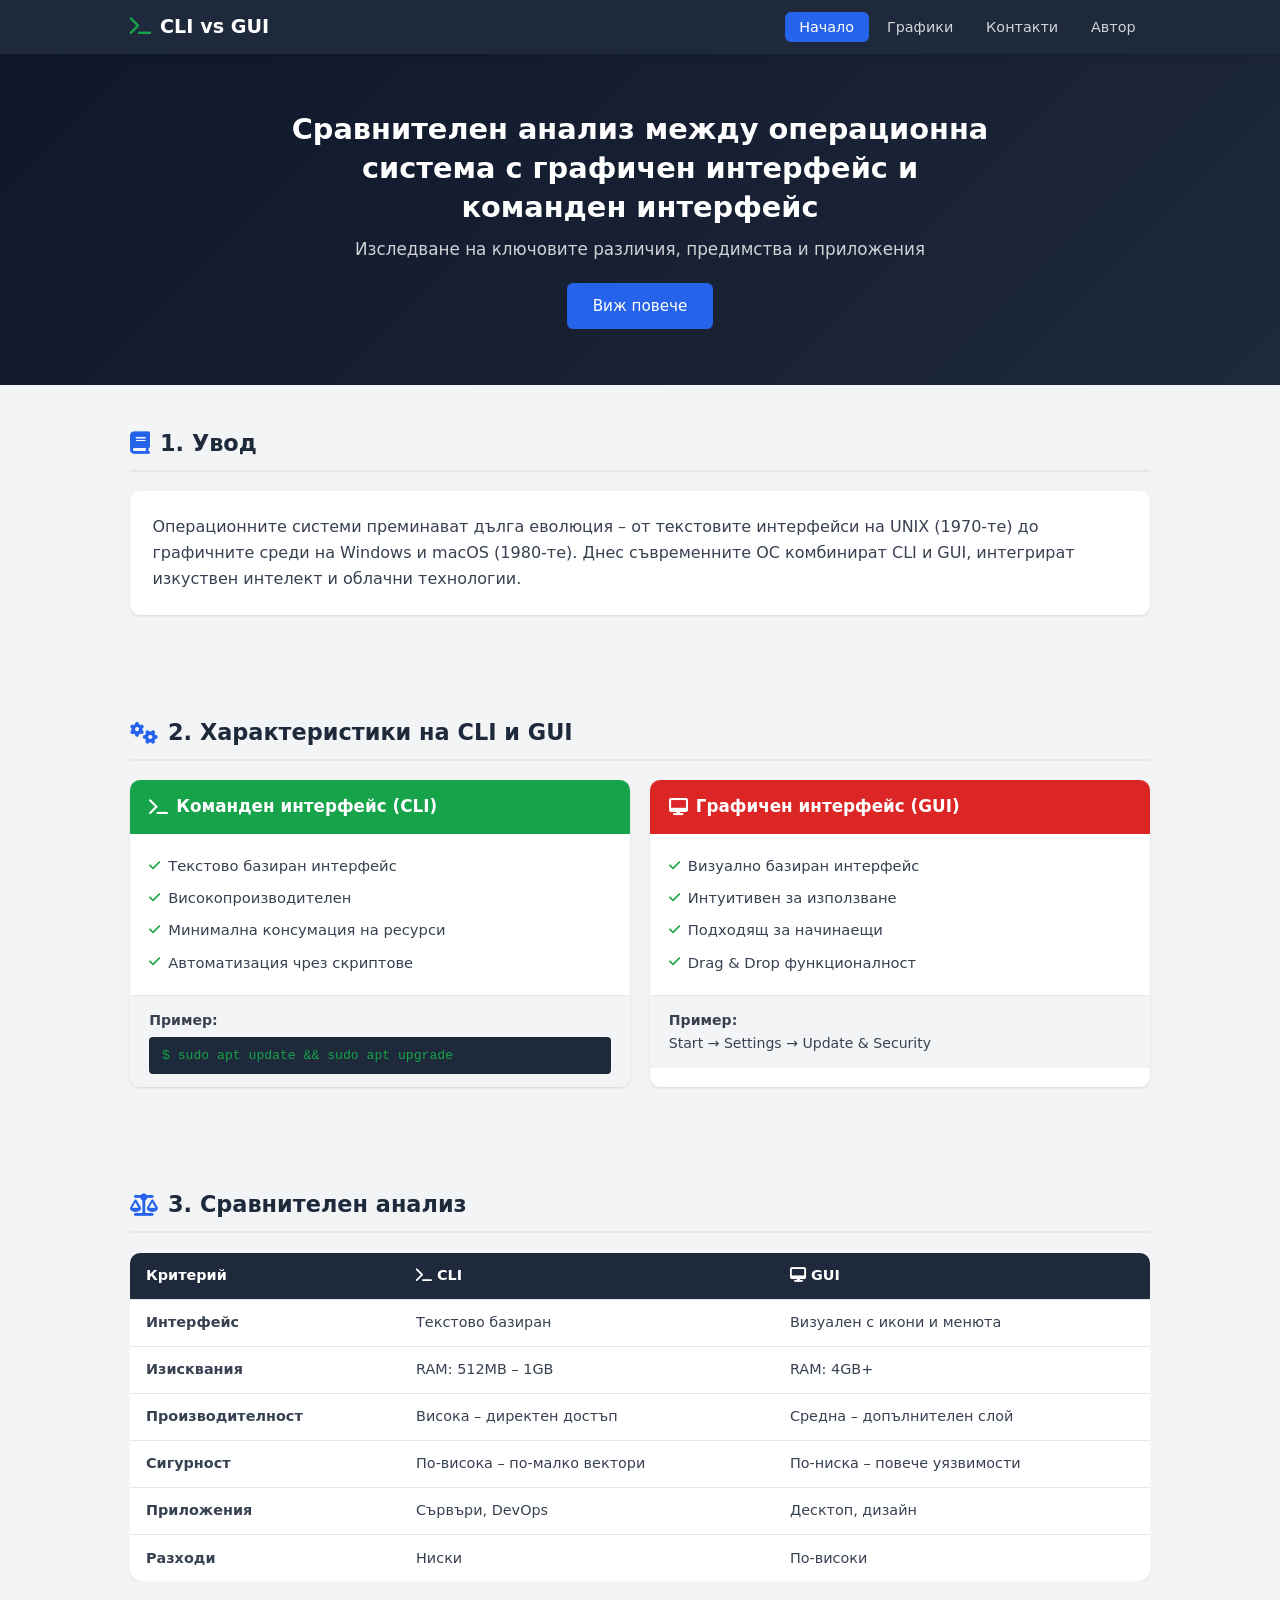
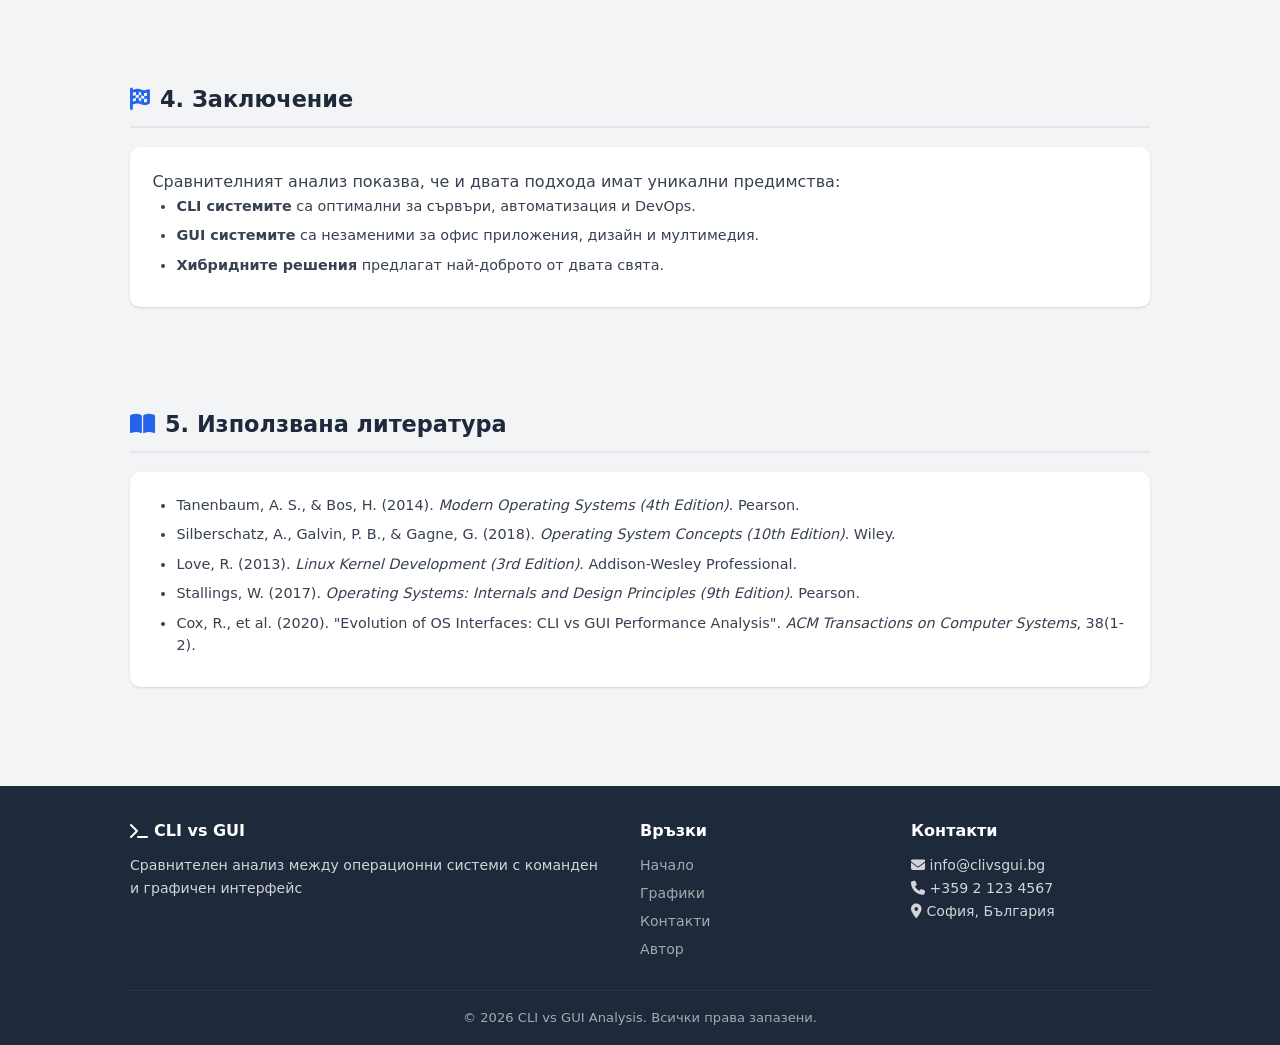
==== commit d880d967: "Refactor charts and remove unused components; update HTML structure and styles - Removed unused colo" ====
--- a/index.html
+++ b/index.html
@@ -32,57 +32,8 @@
         <!-- 1. Увод -->
         <section id="intro" class="section">
             <h2 class="section-title"><i class="fas fa-book"></i> 1. Увод</h2>
-
             <div class="card">
-                <h3>История на операционните системи</h3>
-                <div class="timeline">
-                    <div class="timeline-item">
-                        <div class="year">1960s</div>
-                        <h4>Първите операционни системи</h4>
-                        <p>IBM OS/360 и MULTICS поставят основите на модерните ОС с пакетна обработка на задачи.</p>
-                    </div>
-                    <div class="timeline-item">
-                        <div class="year">1970s</div>
-                        <h4>Раждането на UNIX</h4>
-                        <p>UNIX става революционна система с команден интерфейс, влияеща върху всички съвременни ОС.</p>
-                    </div>
-                    <div class="timeline-item">
-                        <div class="year">1980s</div>
-                        <h4>Графичният интерфейс се ражда</h4>
-                        <p>Apple Macintosh и Microsoft Windows правят компютрите достъпни за масовия потребител.</p>
-                    </div>
-                    <div class="timeline-item">
-                        <div class="year">2020s</div>
-                        <h4>Хибридни системи и AI</h4>
-                        <p>Съвременните ОС комбинират CLI и GUI, интегрират изкуствен интелект и облачни технологии.</p>
-                    </div>
-                </div>
-            </div>
-
-            <div class="card">
-                <h3>Видове операционни системи</h3>
-                <div class="grid-2">
-                    <div class="mini-card">
-                        <i class="fas fa-user"></i>
-                        <h4>Еднопотребителски</h4>
-                        <p>MS-DOS, ранни версии на Windows</p>
-                    </div>
-                    <div class="mini-card">
-                        <i class="fas fa-users"></i>
-                        <h4>Многопотребителски</h4>
-                        <p>UNIX, Linux, Windows Server</p>
-                    </div>
-                    <div class="mini-card">
-                        <i class="fas fa-tasks"></i>
-                        <h4>Еднозадачни</h4>
-                        <p>MS-DOS, ранни мобилни ОС</p>
-                    </div>
-                    <div class="mini-card">
-                        <i class="fas fa-list-check"></i>
-                        <h4>Многозадачни</h4>
-                        <p>Windows, Linux, macOS</p>
-                    </div>
-                </div>
+                <p>Операционните системи преминават дълга еволюция – от текстовите интерфейси на UNIX (1970-те) до графичните среди на Windows и macOS (1980-те). Днес съвременните ОС комбинират CLI и GUI, интегрират изкуствен интелект и облачни технологии.</p>
             </div>
         </section>
 
@@ -98,8 +49,6 @@
                         <li><i class="fas fa-check"></i> Високопроизводителен</li>
                         <li><i class="fas fa-check"></i> Минимална консумация на ресурси</li>
                         <li><i class="fas fa-check"></i> Автоматизация чрез скриптове</li>
-                        <li><i class="fas fa-check"></i> Прецизен контрол</li>
-                        <li><i class="fas fa-check"></i> Дистанционно управление</li>
                     </ul>
                     <div class="example">
                         <strong>Пример:</strong>
@@ -112,26 +61,12 @@
                         <li><i class="fas fa-check"></i> Визуално базиран интерфейс</li>
                         <li><i class="fas fa-check"></i> Интуитивен за използване</li>
                         <li><i class="fas fa-check"></i> Подходящ за начинаещи</li>
-                        <li><i class="fas fa-check"></i> Визуализация на данни</li>
                         <li><i class="fas fa-check"></i> Drag & Drop функционалност</li>
-                        <li><i class="fas fa-check"></i> Богата визуална обратна връзка</li>
                     </ul>
                     <div class="example">
                         <strong>Пример:</strong>
-                        <p style="margin-top:0.3rem">Start → Settings → Update & Security</p>
+                        <p>Start → Settings → Update & Security</p>
                     </div>
-                </div>
-            </div>
-
-            <div class="card">
-                <h3>Общи компоненти на операционните системи</h3>
-                <div class="grid-3">
-                    <div class="mini-card"><i class="fas fa-microchip"></i><h4>Ядро (Kernel)</h4><p>Управлява хардуерните ресурси</p></div>
-                    <div class="mini-card"><i class="fas fa-memory"></i><h4>Управление на паметта</h4><p>Разпределяне и контрол на RAM</p></div>
-                    <div class="mini-card"><i class="fas fa-hdd"></i><h4>Файлова система</h4><p>Организация и съхранение на данни</p></div>
-                    <div class="mini-card"><i class="fas fa-network-wired"></i><h4>Драйвери</h4><p>Комуникация с хардуера</p></div>
-                    <div class="mini-card"><i class="fas fa-shield-alt"></i><h4>Сигурност</h4><p>Защита на системата и данните</p></div>
-                    <div class="mini-card"><i class="fas fa-window-restore"></i><h4>Потребителски интерфейс</h4><p>CLI, GUI или хибриден</p></div>
                 </div>
             </div>
         </section>
@@ -154,174 +89,38 @@
                         <tr><td><strong>Изисквания</strong></td><td>RAM: 512MB – 1GB</td><td>RAM: 4GB+</td></tr>
                         <tr><td><strong>Производителност</strong></td><td>Висока – директен достъп</td><td>Средна – допълнителен слой</td></tr>
                         <tr><td><strong>Сигурност</strong></td><td>По-висока – по-малко вектори</td><td>По-ниска – повече уязвимости</td></tr>
-                        <tr><td><strong>Удовлетвореност</strong></td><td>Експерти: висока</td><td>Начинаещи: висока</td></tr>
                         <tr><td><strong>Приложения</strong></td><td>Сървъри, DevOps</td><td>Десктоп, дизайн</td></tr>
                         <tr><td><strong>Разходи</strong></td><td>Ниски</td><td>По-високи</td></tr>
                     </tbody>
                 </table>
             </div>
-
-            <div class="highlight-box">
-                <h3><i class="fas fa-robot"></i> Интегриране на AI в операционните системи</h3>
-                <p style="margin: 0.6rem 0">Съвременните ОС все повече интегрират изкуствен интелект:</p>
-                <div class="grid-3">
-                    <div class="mini-card"><i class="fas fa-magic"></i><h4>Предиктивна поддръжка</h4><p>Автоматично откриване на проблеми</p></div>
-                    <div class="mini-card"><i class="fas fa-chart-line"></i><h4>Оптимизация на ресурси</h4><p>Интелигентно разпределение на CPU и RAM</p></div>
-                    <div class="mini-card"><i class="fas fa-shield-virus"></i><h4>Кибер сигурност</h4><p>Откриване на заплахи в реално време</p></div>
-                </div>
-            </div>
         </section>
 
-        <!-- 4. Архитектура -->
-        <section id="architecture" class="section">
-            <h2 class="section-title"><i class="fas fa-sitemap"></i> 4. Архитектура на операционните системи</h2>
-
-            <div class="grid-2">
-                <div class="card">
-                    <h3><i class="fas fa-cube"></i> Монолитно ядро</h3>
-                    <div style="background:var(--green);color:#fff;padding:1rem;border-radius:6px;text-align:center;margin:0.8rem 0">
-                        <p><strong>Единно голямо ядро</strong></p>
-                        <p style="font-size:0.85rem;opacity:0.9">Всички услуги в kernel space</p>
-                    </div>
-                    <ul class="ref-list">
-                        <li>Висока производителност</li>
-                        <li>По-малка сигурност</li>
-                        <li>Трудна поддръжка</li>
-                    </ul>
-                    <p style="margin-top:0.5rem"><strong>Примери:</strong> Linux, UNIX, MS-DOS</p>
-                </div>
-                <div class="card">
-                    <h3><i class="fas fa-cubes"></i> Микроядро</h3>
-                    <div style="margin:0.8rem 0">
-                        <div style="background:var(--blue);color:#fff;padding:0.7rem;border-radius:6px 6px 0 0;text-align:center"><strong>Услуги в user space</strong></div>
-                        <div style="background:var(--purple);color:#fff;padding:0.7rem;border-radius:0 0 6px 6px;text-align:center"><strong>Минимално ядро</strong></div>
-                    </div>
-                    <ul class="ref-list">
-                        <li>По-висока сигурност</li>
-                        <li>Лесна поддръжка</li>
-                        <li>Услуги в потребителско пространство</li>
-                    </ul>
-                    <p style="margin-top:0.5rem"><strong>Примери:</strong> Minix, QNX, Mach</p>
-                </div>
-            </div>
-        </section>
-
-        <!-- 5. Видове интерфейси -->
-        <section id="interfaces" class="section">
-            <h2 class="section-title"><i class="fas fa-window-maximize"></i> 5. Видове интерфейси</h2>
-
-            <div class="grid-3">
-                <div class="card" style="text-align:center">
-                    <div style="background:var(--green);color:#fff;width:60px;height:60px;border-radius:50%;display:flex;align-items:center;justify-content:center;margin:0 auto 0.8rem;font-size:1.5rem"><i class="fas fa-terminal"></i></div>
-                    <h3>CLI</h3>
-                    <p style="font-size:0.88rem;color:var(--text-light);margin-bottom:0.6rem">Текстов интерфейс за въвеждане на команди</p>
-                    <div style="text-align:left;margin-bottom:0.6rem">
-                        <p style="color:var(--green);font-weight:600;font-size:0.88rem"><i class="fas fa-plus-circle"></i> Бързина, автоматизация, минимални ресурси</p>
-                        <p style="color:var(--red);font-weight:600;font-size:0.88rem"><i class="fas fa-minus-circle"></i> Крива на обучение, липса на визуализация</p>
-                    </div>
-                    <div><span class="tag green">Bash</span><span class="tag green">PowerShell</span><span class="tag green">Zsh</span></div>
-                </div>
-                <div class="card" style="text-align:center">
-                    <div style="background:var(--red);color:#fff;width:60px;height:60px;border-radius:50%;display:flex;align-items:center;justify-content:center;margin:0 auto 0.8rem;font-size:1.5rem"><i class="fas fa-desktop"></i></div>
-                    <h3>GUI</h3>
-                    <p style="font-size:0.88rem;color:var(--text-light);margin-bottom:0.6rem">Визуален интерфейс с икони и прозорци</p>
-                    <div style="text-align:left;margin-bottom:0.6rem">
-                        <p style="color:var(--green);font-weight:600;font-size:0.88rem"><i class="fas fa-plus-circle"></i> Лесен, визуална обратна връзка, Drag & Drop</p>
-                        <p style="color:var(--red);font-weight:600;font-size:0.88rem"><i class="fas fa-minus-circle"></i> Ресурсоемък, по-бавен</p>
-                    </div>
-                    <div><span class="tag red">Windows</span><span class="tag red">macOS</span><span class="tag red">GNOME</span></div>
-                </div>
-                <div class="card" style="text-align:center">
-                    <div style="background:var(--purple);color:#fff;width:60px;height:60px;border-radius:50%;display:flex;align-items:center;justify-content:center;margin:0 auto 0.8rem;font-size:1.5rem"><i class="fas fa-layer-group"></i></div>
-                    <h3>TUI (Хибриден)</h3>
-                    <p style="font-size:0.88rem;color:var(--text-light);margin-bottom:0.6rem">Текстов с псевдо-графични елементи</p>
-                    <div style="text-align:left;margin-bottom:0.6rem">
-                        <p style="color:var(--green);font-weight:600;font-size:0.88rem"><i class="fas fa-plus-circle"></i> Баланс CLI/GUI, ниски ресурси</p>
-                        <p style="color:var(--red);font-weight:600;font-size:0.88rem"><i class="fas fa-minus-circle"></i> Ограничена графика, по-малко популярен</p>
-                    </div>
-                    <div><span class="tag purple">htop</span><span class="tag purple">tmux</span><span class="tag purple">MC</span></div>
-                </div>
-            </div>
-        </section>
-
-        <!-- 6. Икономическо приложение -->
-        <section id="economic" class="section">
-            <h2 class="section-title"><i class="fas fa-chart-pie"></i> 6. Икономическо приложение</h2>
-
-            <div class="grid-2">
-                <div class="card">
-                    <h3>CLI системи за бизнеса</h3>
-                    <div class="grid-3" style="margin-top:0.8rem">
-                        <div class="mini-card"><i class="fas fa-server"></i><h4>Сървъри</h4><p>Минимални разходи</p><span class="cost-low">Ниски</span></div>
-                        <div class="mini-card"><i class="fas fa-cloud"></i><h4>Облачни услуги</h4><p>AWS, Azure, GCP</p><span class="cost-low">Оптимизирани</span></div>
-                        <div class="mini-card"><i class="fas fa-code-branch"></i><h4>DevOps / CI/CD</h4><p>Автоматизация</p><span class="cost-mid">Средни</span></div>
-                    </div>
-                </div>
-                <div class="card">
-                    <h3>GUI системи за бизнеса</h3>
-                    <div class="grid-3" style="margin-top:0.8rem">
-                        <div class="mini-card"><i class="fas fa-users"></i><h4>Офис</h4><p>Microsoft Office</p><span class="cost-high">Високи</span></div>
-                        <div class="mini-card"><i class="fas fa-paint-brush"></i><h4>Дизайн</h4><p>Adobe Creative Suite</p><span class="cost-high">Високи</span></div>
-                        <div class="mini-card"><i class="fas fa-chart-line"></i><h4>Бизнес анализ</h4><p>Визуализации</p><span class="cost-mid">Средни</span></div>
-                    </div>
-                </div>
-            </div>
-        </section>
-
-        <!-- 7. Заключение -->
+        <!-- 4. Заключение -->
         <section id="conclusion" class="section">
-            <h2 class="section-title"><i class="fas fa-flag-checkered"></i> 7. Заключение</h2>
+            <h2 class="section-title"><i class="fas fa-flag-checkered"></i> 4. Заключение</h2>
 
             <div class="card">
-                <h3>Обобщение на резултатите</h3>
-                <p style="margin-bottom:0.6rem">Сравнителният анализ показва, че и двата подхода имат уникални предимства:</p>
+                <p>Сравнителният анализ показва, че и двата подхода имат уникални предимства:</p>
                 <ul class="ref-list">
                     <li><strong>CLI системите</strong> са оптимални за сървъри, автоматизация и DevOps.</li>
                     <li><strong>GUI системите</strong> са незаменими за офис приложения, дизайн и мултимедия.</li>
                     <li><strong>Хибридните решения</strong> предлагат най-доброто от двата свята.</li>
                 </ul>
             </div>
-
-            <div class="highlight-box">
-                <h3><i class="fas fa-lightbulb"></i> Практически препоръки</h3>
-                <div class="grid-4" style="margin-top:0.8rem">
-                    <div class="mini-card"><i class="fas fa-layer-group"></i><h4>Хибридни среди</h4><p>CLI за backend, GUI за потребители</p></div>
-                    <div class="mini-card"><i class="fas fa-robot"></i><h4>AI интеграция</h4><p>Автоматизация и оптимизация</p></div>
-                    <div class="mini-card"><i class="fas fa-cloud-upload-alt"></i><h4>Облачни решения</h4><p>Намаляване на разходи</p></div>
-                    <div class="mini-card"><i class="fas fa-graduation-cap"></i><h4>Обучение</h4><p>CLI умения = ефективност</p></div>
-                </div>
-            </div>
         </section>
 
-        <!-- 8. Литература -->
+        <!-- 5. Литература -->
         <section id="references" class="section">
-            <h2 class="section-title"><i class="fas fa-book-open"></i> 8. Използвана литература</h2>
+            <h2 class="section-title"><i class="fas fa-book-open"></i> 5. Използвана литература</h2>
 
             <div class="card">
-                <h3>Учебници и книги</h3>
                 <ul class="ref-list">
                     <li>Tanenbaum, A. S., & Bos, H. (2014). <em>Modern Operating Systems (4th Edition)</em>. Pearson.</li>
                     <li>Silberschatz, A., Galvin, P. B., & Gagne, G. (2018). <em>Operating System Concepts (10th Edition)</em>. Wiley.</li>
                     <li>Love, R. (2013). <em>Linux Kernel Development (3rd Edition)</em>. Addison-Wesley Professional.</li>
                     <li>Stallings, W. (2017). <em>Operating Systems: Internals and Design Principles (9th Edition)</em>. Pearson.</li>
-                </ul>
-            </div>
-
-            <div class="card">
-                <h3>Научни статии</h3>
-                <ul class="ref-list">
                     <li>Cox, R., et al. (2020). "Evolution of OS Interfaces: CLI vs GUI Performance Analysis". <em>ACM Transactions on Computer Systems</em>, 38(1-2).</li>
-                    <li>Johnson, M., & Lee, K. (2021). "Economic Impact of OS Choice in Enterprise Environments". <em>Journal of Systems and Software</em>, 175.</li>
-                </ul>
-            </div>
-
-            <div class="card">
-                <h3>Уеб ресурси</h3>
-                <ul class="ref-list">
-                    <li><a href="https://www.kernel.org/" target="_blank" rel="noopener noreferrer"><i class="fas fa-link"></i> The Linux Kernel Archives</a></li>
-                    <li><a href="https://docs.microsoft.com/en-us/windows-server/" target="_blank" rel="noopener noreferrer"><i class="fas fa-link"></i> Microsoft Windows Server Documentation</a></li>
-                    <li><a href="https://www.gnu.org/software/bash/manual/" target="_blank" rel="noopener noreferrer"><i class="fas fa-link"></i> GNU Bash Manual</a></li>
-                    <li><a href="https://wiki.archlinux.org/" target="_blank" rel="noopener noreferrer"><i class="fas fa-link"></i> Arch Linux Wiki</a></li>
                 </ul>
             </div>
         </section>
--- a/styles.css
+++ b/styles.css
@@ -92,7 +92,7 @@
 /* ===== Grid ===== */
 .grid-2 { display: grid; grid-template-columns: repeat(2, 1fr); gap: 1.2rem; margin: 1.2rem 0; }
 .grid-3 { display: grid; grid-template-columns: repeat(3, 1fr); gap: 1.2rem; margin: 1.2rem 0; }
-.grid-4 { display: grid; grid-template-columns: repeat(4, 1fr); gap: 1rem; margin: 1.2rem 0; }
+
 
 /* ===== Mini Card (for grids) ===== */
 .mini-card {
@@ -148,34 +148,13 @@
 tbody tr:hover { background: var(--bg); }
 tbody tr:last-child td { border-bottom: none; }
 
-/* ===== Timeline ===== */
-.timeline { padding-left: 1.5rem; border-left: 3px solid var(--blue); margin: 1.2rem 0; }
-.timeline-item { margin-bottom: 1.2rem; padding-left: 1rem; position: relative; }
-.timeline-item::before { content: ''; width: 10px; height: 10px; background: var(--blue); border-radius: 50%; position: absolute; left: -1.25rem; top: 5px; }
-.timeline-item .year { font-weight: 700; color: var(--blue); }
-.timeline-item h4 { margin: 0.2rem 0; font-size: 0.95rem; }
-.timeline-item p { font-size: 0.88rem; color: var(--text-light); }
-
-/* ===== Tags ===== */
-.tag { display: inline-block; background: var(--blue); color: #fff; padding: 0.15rem 0.5rem; border-radius: 10px; font-size: 0.78rem; margin: 0.15rem; }
-.tag.green { background: var(--green); }
-.tag.red { background: var(--red); }
-.tag.purple { background: var(--purple); }
-
-/* ===== Highlight Box ===== */
-.highlight-box {
-    background: var(--white);
-    border-left: 4px solid var(--blue);
-    border-radius: var(--radius);
-    box-shadow: var(--shadow);
-    padding: 1.4rem;
-    margin: 1.2rem 0;
-}
-
-/* ===== Cost Tags ===== */
-.cost-low { display: inline-block; background: rgba(22,163,74,0.12); color: var(--green); padding: 0.15rem 0.5rem; border-radius: 10px; font-size: 0.78rem; font-weight: 600; }
-.cost-mid { display: inline-block; background: rgba(234,179,8,0.12); color: #b45309; padding: 0.15rem 0.5rem; border-radius: 10px; font-size: 0.78rem; font-weight: 600; }
-.cost-high { display: inline-block; background: rgba(220,38,38,0.12); color: var(--red); padding: 0.15rem 0.5rem; border-radius: 10px; font-size: 0.78rem; font-weight: 600; }
+
+
+
+
+
+
+
 
 /* ===== References ===== */
 .ref-list { padding-left: 1.5rem; }
@@ -264,39 +243,9 @@
 .form-group textarea.error { border-color: var(--red); }
 .form-error { color: var(--red); font-size: 0.78rem; margin-top: 0.2rem; }
 
-/* Map */
-.map-section { margin-bottom: 1.5rem; }
-.map-section h2 { font-size: 1.2rem; margin-bottom: 0.8rem; display: flex; align-items: center; gap: 8px; }
-.map-section h2 i { color: var(--blue); }
-.map-wrapper { border-radius: var(--radius); overflow: hidden; box-shadow: var(--shadow); }
-
-/* FAQ */
-.faq-section { margin-bottom: 1.5rem; }
-.faq-section h2 { font-size: 1.2rem; margin-bottom: 1rem; display: flex; align-items: center; gap: 8px; }
-.faq-section h2 i { color: var(--blue); }
-.faq-list { display: flex; flex-direction: column; gap: 0.6rem; }
-.faq-item { background: var(--white); border-radius: 6px; box-shadow: var(--shadow); overflow: hidden; }
-.faq-question {
-    width: 100%;
-    padding: 0.9rem 1rem;
-    background: none;
-    border: none;
-    cursor: pointer;
-    display: flex;
-    justify-content: space-between;
-    align-items: center;
-    font-size: 0.92rem;
-    font-family: inherit;
-    font-weight: 500;
-    color: var(--dark);
-    text-align: left;
-}
-.faq-question:hover { background: var(--bg); }
-.faq-question i { color: var(--blue); transition: transform 0.2s; font-size: 0.8rem; }
-.faq-item.active .faq-question i { transform: rotate(180deg); }
-.faq-answer { max-height: 0; overflow: hidden; transition: max-height 0.3s ease, padding 0.3s ease; padding: 0 1rem; }
-.faq-item.active .faq-answer { max-height: 300px; padding: 0 1rem 1rem; }
-.faq-answer p { font-size: 0.88rem; color: var(--text-light); line-height: 1.6; }
+
+
+
 
 /* ===== Author Page ===== */
 .author-page { padding: 2rem 0; }
@@ -333,12 +282,7 @@
 .author-section h2 { font-size: 1.2rem; margin-bottom: 1rem; display: flex; align-items: center; gap: 8px; color: var(--dark); }
 .author-section h2 i { color: var(--blue); }
 
-/* Skills */
-.skills-grid { display: grid; grid-template-columns: 1fr 1fr; gap: 0.8rem; }
-.skill-item { margin-bottom: 0.5rem; }
-.skill-header { display: flex; justify-content: space-between; font-size: 0.88rem; margin-bottom: 0.3rem; }
-.skill-bar { height: 6px; background: var(--bg); border-radius: 3px; overflow: hidden; }
-.skill-fill { height: 100%; background: linear-gradient(90deg, var(--blue), var(--green)); border-radius: 3px; }
+
 
 /* Timeline Simple */
 .timeline-simple .timeline-item { margin-bottom: 1rem; padding-left: 1rem; border-left: 3px solid var(--blue); }
@@ -346,32 +290,9 @@
 .timeline-simple .timeline-item h3 { font-size: 0.95rem; margin: 0.2rem 0; }
 .timeline-simple .timeline-item p { font-size: 0.85rem; color: var(--text-light); }
 
-/* Projects */
-.projects-grid { display: grid; grid-template-columns: repeat(3, 1fr); gap: 1.2rem; }
-.project-card {
-    background: var(--white);
-    border-radius: var(--radius);
-    box-shadow: var(--shadow);
-    padding: 1.2rem;
-    text-align: center;
-}
-.project-icon { font-size: 2rem; color: var(--blue); margin-bottom: 0.5rem; }
-.project-card h3 { font-size: 0.95rem; margin-bottom: 0.3rem; }
-.project-card p { font-size: 0.85rem; color: var(--text-light); margin-bottom: 0.5rem; }
-.project-tag { display: inline-block; background: var(--bg); color: var(--blue); padding: 0.15rem 0.5rem; border-radius: 10px; font-size: 0.75rem; font-weight: 600; }
-
-/* Certs */
-.certs-list { display: flex; flex-direction: column; gap: 0.8rem; }
-.cert-item {
-    display: flex; gap: 0.8rem; align-items: center;
-    background: var(--white);
-    border-radius: var(--radius);
-    box-shadow: var(--shadow);
-    padding: 1rem 1.2rem;
-}
-.cert-item i { color: var(--blue); font-size: 1.3rem; }
-.cert-item strong { font-size: 0.92rem; display: block; }
-.cert-item p { font-size: 0.82rem; color: var(--text-light); margin: 0; }
+
+
+
 
 /* ===== Footer ===== */
 .footer {
@@ -412,14 +333,14 @@
     .nav-menu.active { transform: translateY(0); opacity: 1; pointer-events: auto; }
     .hero h1 { font-size: 1.4rem; }
     .grid-2, .comparison, .contacts-grid, .skills-grid, .chart-row { grid-template-columns: 1fr; }
-    .grid-3, .projects-grid, .stats-row { grid-template-columns: 1fr 1fr; }
-    .grid-4 { grid-template-columns: 1fr 1fr; }
+    .grid-3, .stats-row { grid-template-columns: 1fr 1fr; }
+
     .footer-grid { grid-template-columns: 1fr; }
     .chart-box { height: 260px; }
 }
 
 @media (max-width: 480px) {
-    .grid-3, .grid-4, .projects-grid, .stats-row { grid-template-columns: 1fr; }
+    .grid-3, .stats-row { grid-template-columns: 1fr; }
     .hero h1 { font-size: 1.2rem; }
     .chart-box { height: 220px; }
 }
